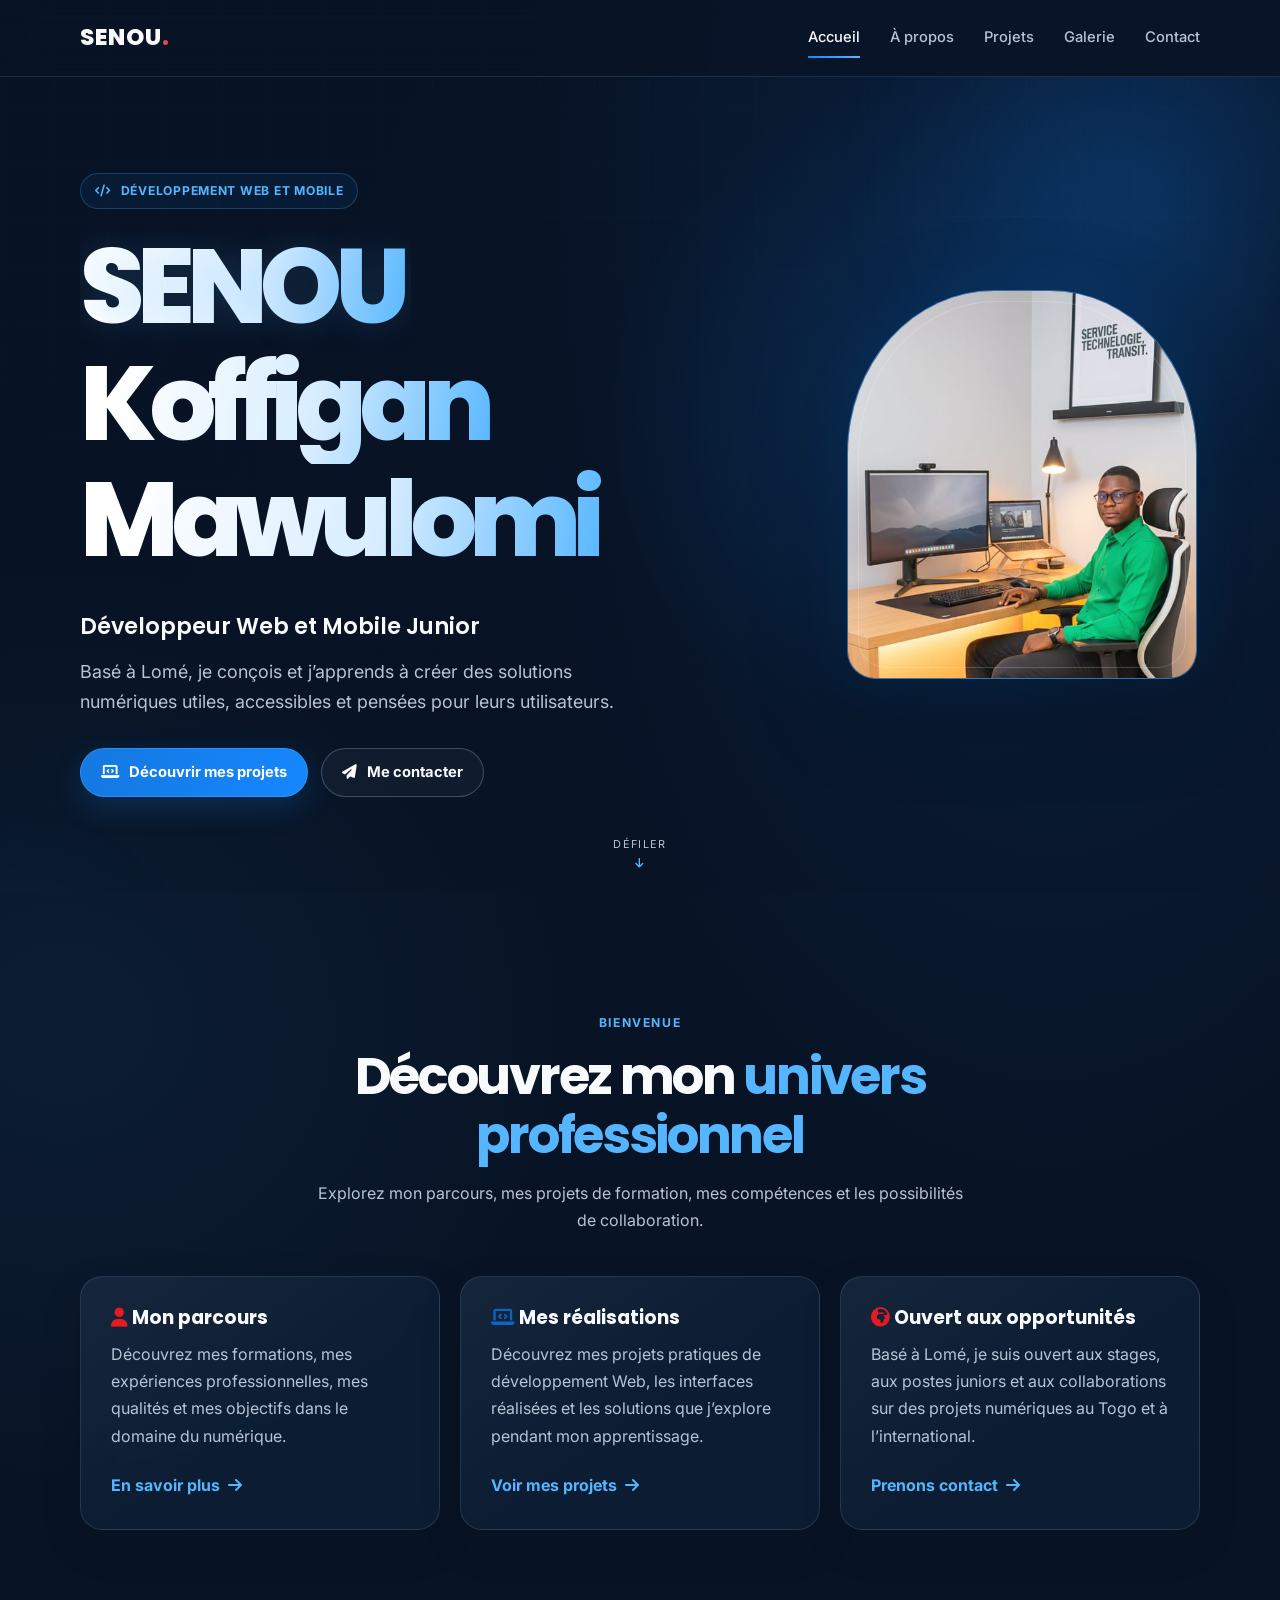
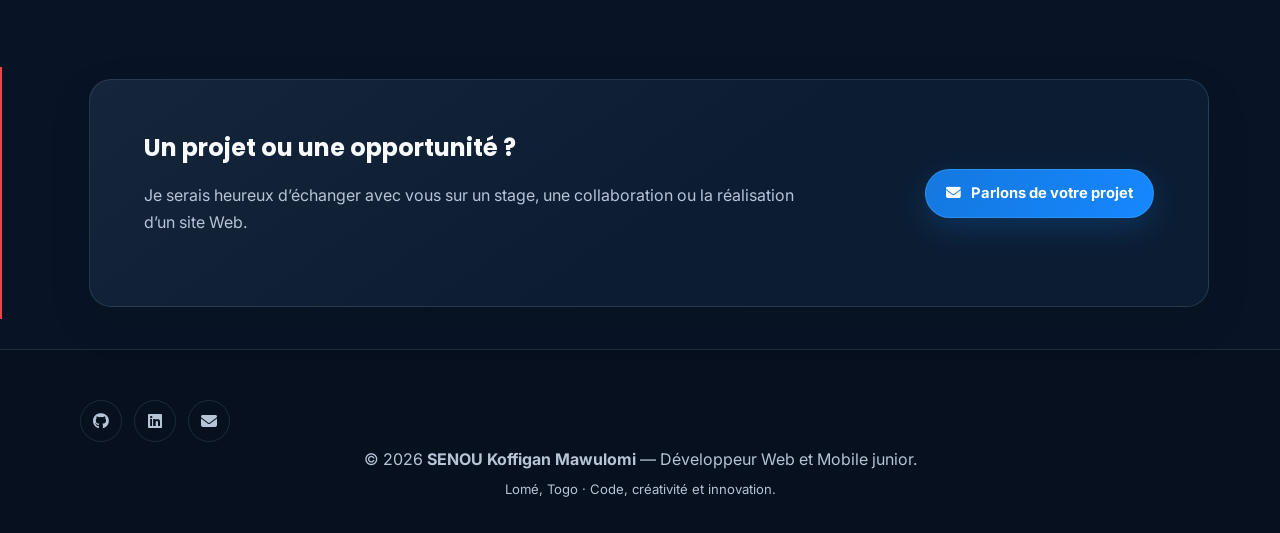
==== index.html @ 4ee0c002 "commit initial" ====
<!DOCTYPE html>
<html lang="fr">
<head>
    <meta charset="UTF-8">
    <meta name="viewport" content="width=device-width, initial-scale=1.0">

    <meta name="description" content="Portfolio de SENOU Koffigan Mawulomi, développeur Web et Mobile junior à Lomé, Togo. Découvrez ses compétences, formations et projets numériques.">

    <meta name="author" content="SENOU Koffigan Mawulomi">
    <meta name="theme-color" content="#081426">

    <title>SENOU Koffigan Mawulomi | Développeur Web et Mobile</title>

    <link rel="preconnect" href="https://fonts.googleapis.com">
    <link rel="preconnect" href="https://fonts.gstatic.com" crossorigin>

    <link href="https://fonts.googleapis.com/css2?family=Inter:wght@400;500;600;700&family=Poppins:wght@400;500;600;700;800&display=swap"
          rel="stylesheet">

    <link rel="stylesheet"
          href="https://cdnjs.cloudflare.com/ajax/libs/font-awesome/6.5.2/css/all.min.css">
    <link rel="stylesheet" href="portfolio.css">
</head>

<body class="home-page">

    <!-- Navigation principale -->
    <header class="site-header">
        <nav class="site-nav container" aria-label="Navigation principale">

            <a class="site-brand" href="index.html" aria-label="Accueil SENOU">
                SENOU<span>.</span>
            </a>

            <button class="menu-toggle"
                    id="menuToggle"
                    type="button"
                    aria-label="Ouvrir le menu"
                    aria-expanded="false"
                    aria-controls="siteNavLinks">
                <i class="fas fa-bars" aria-hidden="true"></i>
            </button>

            <ul class="site-nav-links" id="siteNavLinks">
                <li><a href="index.html" aria-current="page">Accueil</a></li>
                <li><a href="apropos.html">À propos</a></li>
                <li><a href="projets.html">Projets</a></li>
                <li><a href="galerie.html">Galerie</a></li>
                <li><a href="contact.html">Contact</a></li>
            </ul>

        </nav>
    </header>

    <main>

        <!-- Section d'accueil -->
        <section class="hero">
            <div class="hero-bg-glow"></div>
            <div class="hero-bg-glow-left"></div>

            <div class="container hero-content">

                <div class="hero-text">

                    <div class="badge">
                        <i class="fas fa-code" aria-hidden="true"></i>
                        Développement Web et Mobile
                    </div>

                    <h1 class="hero-name" aria-label="SENOU Koffigan Mawulomi">
                        <span class="name-word">SENOU</span>
                        <span class="name-word">Koffigan</span>
                        <span class="name-word">Mawulomi</span>
                    </h1>

                    <p class="hero-role">Développeur Web et Mobile Junior</p>

                    <p class="hero-desc">
                        Basé à Lomé, je conçois et j’apprends à créer des
                        solutions numériques utiles, accessibles et pensées
                        pour leurs utilisateurs.
                    </p>

                    <div class="btn-group">

                        <a href="projets.html" class="btn btn-primary">
                            <i class="fas fa-laptop-code"
                               aria-hidden="true"></i>
                            Découvrir mes projets
                        </a>

                        <a href="contact.html" class="btn btn-outline">
                            <i class="fas fa-paper-plane"
                               aria-hidden="true"></i>
                            Me contacter
                        </a>

                    </div>

                </div>

                <div class="hero-photo">
                    <div class="photo-frame">
                        <img src="image/senou.png.jpeg"
                             alt="Portrait de SENOU Koffigan Mawulomi"
                             width="680"
                             height="850"
                             fetchpriority="high">
                    </div>
                </div>

            </div>
            <a class="scroll-cue" href="#presentation" aria-label="Défiler vers la présentation">
                <span>Défiler</span>
                <i class="fas fa-arrow-down" aria-hidden="true"></i>
            </a>
        </section>

        <!-- Présentation des rubriques -->
        <section class="intro-section" id="presentation">
            <div class="container">

                <div class="section-heading">
                    <span class="eyebrow">Bienvenue</span>

                    <h2>
                        Découvrez mon <span>univers professionnel</span>
                    </h2>

                    <p>
                        Explorez mon parcours, mes projets de formation,
                        mes compétences et les possibilités de
                        collaboration.
                    </p>
                </div>

                <div class="content-grid">

                    <article class="content-card">
                        <h3>
                            <i class="fas fa-user"
                               style="color: #e31b23;"
                               aria-hidden="true"></i>
                            Mon parcours
                        </h3>

                        <p>
                            Découvrez mes formations, mes expériences
                            professionnelles, mes qualités et mes
                            objectifs dans le domaine du numérique.
                        </p>

                        <a class="page-link" href="apropos.html">
                            En savoir plus
                            <i class="fas fa-arrow-right"
                               aria-hidden="true"></i>
                        </a>
                    </article>

                    <article class="content-card">
                        <h3>
                            <i class="fas fa-laptop-code"
                               style="color: #0a66c2;"
                               aria-hidden="true"></i>
                            Mes réalisations
                        </h3>

                        <p>
                            Découvrez mes projets pratiques de
                            développement Web, les interfaces
                            réalisées et les solutions que j’explore
                            pendant mon apprentissage.
                        </p>

                        <a class="page-link" href="projets.html">
                            Voir mes projets
                            <i class="fas fa-arrow-right"
                               aria-hidden="true"></i>
                        </a>
                    </article>

                    <article class="content-card">
                        <h3>
                            <i class="fas fa-globe-africa"
                               style="color: #e31b23;"
                               aria-hidden="true"></i>
                            Ouvert aux opportunités
                        </h3>

                        <p>
                            Basé à Lomé, je suis ouvert aux stages,
                            aux postes juniors et aux collaborations
                            sur des projets numériques au Togo et
                            à l’international.
                        </p>

                        <a class="page-link" href="contact.html">
                            Prenons contact
                            <i class="fas fa-arrow-right"
                               aria-hidden="true"></i>
                        </a>
                    </article>

                </div>
            </div>
        </section>

        <!-- Appel à la collaboration -->
        <section class="availability">
            <div class="container">

                <div class="availability-box">

                    <div>
                        <h2>Un projet ou une opportunité ?</h2>

                        <p>
                            Je serais heureux d’échanger avec vous
                            sur un stage, une collaboration ou la
                            réalisation d’un site Web.
                        </p>
                    </div>

                    <a href="contact.html" class="btn btn-primary">
                        <i class="fas fa-envelope"
                           aria-hidden="true"></i>
                        Parlons de votre projet
                    </a>

                </div>

            </div>
        </section>

    </main>

    <!-- Pied de page -->
    <footer class="site-footer">
        <div class="container">

            <div class="footer-socials">

                <a href="https://github.com/senoumawulomi-pixel"
                   target="_blank"
                   rel="noopener noreferrer"
                   aria-label="Mon profil GitHub">
                    <i class="fab fa-github"
                       aria-hidden="true"></i>
                </a>

                <a href="https://www.linkedin.com/in/mawulomi-senou-1a04922b0/"
                   target="_blank"
                   rel="noopener noreferrer"
                   aria-label="Mon profil LinkedIn">
                    <i class="fab fa-linkedin"
                       aria-hidden="true"></i>
                </a>

                <a href="mailto:senoumawulomi@gmail.com"
                   aria-label="M’envoyer un e-mail">
                    <i class="fas fa-envelope"
                       aria-hidden="true"></i>
                </a>

            </div>

            <p>
                © <span id="currentYear">2026</span>
                <strong>SENOU Koffigan Mawulomi</strong>
                — Développeur Web et Mobile junior.
            </p>

            <p style="margin-top: 5px; font-size: 0.82rem;">
                Lomé, Togo · Code, créativité et innovation.
            </p>

        </div>
    </footer>

    <script src="portfolio.js" defer></script>

</body>
</html>
---- portfolio.css ----
:root {
    color-scheme: dark;
    --bg: #081426;
    --bg-deep: #050d19;
    --surface: rgba(15, 33, 56, 0.76);
    --surface-strong: #10223b;
    --blue: #1687ff;
    --blue-light: #55b6ff;
    --red: #ef4444;
    --white: #f8fafc;
    --muted: #b6c4d6;
    --border: rgba(183, 213, 246, 0.14);
    --page-width: 1120px;
    --radius: 22px;
    --ease: cubic-bezier(0.22, 1, 0.36, 1);
}

* {
    box-sizing: border-box;
}

html {
    scroll-behavior: smooth;
    scroll-padding-top: 96px;
}

body {
    min-width: 320px;
    min-height: 100vh;
    margin: 0;
    overflow-x: hidden;
    background:
        radial-gradient(ellipse at 82% 8%, rgba(22, 135, 255, 0.12), transparent 34rem),
        radial-gradient(ellipse at 5% 48%, rgba(85, 182, 255, 0.06), transparent 32rem),
        var(--bg);
    color: var(--white);
    font-family: "Inter", "Segoe UI", sans-serif;
    font-size: 16px;
    line-height: 1.7;
    text-rendering: optimizeLegibility;
    -webkit-font-smoothing: antialiased;
}

body::before {
    position: fixed;
    z-index: 0;
    inset: 0;
    background-image:
        linear-gradient(rgba(131, 175, 222, 0.025) 1px, transparent 1px),
        linear-gradient(90deg, rgba(131, 175, 222, 0.025) 1px, transparent 1px);
    background-size: 54px 54px;
    content: "";
    pointer-events: none;
    mask-image: linear-gradient(to bottom, black, transparent 82%);
}

body > main,
body > footer {
    position: relative;
    z-index: 1;
}

::selection {
    background: rgba(22, 135, 255, 0.42);
    color: var(--white);
}

a {
    color: inherit;
    text-decoration: none;
    -webkit-tap-highlight-color: transparent;
}

button {
    color: inherit;
    font: inherit;
    -webkit-tap-highlight-color: transparent;
}

img,
video {
    max-width: 100%;
}

img {
    display: block;
}

button:focus-visible,
a:focus-visible {
    outline: 2px solid var(--blue-light);
    outline-offset: 4px;
}

.container {
    width: min(var(--page-width), calc(100% - 48px));
    margin-inline: auto;
}

main > section {
    position: relative;
    padding-block: clamp(72px, 9vw, 116px);
}

h1,
h2,
h3,
p {
    overflow-wrap: anywhere;
}

h1,
h2,
h3 {
    color: var(--white);
    font-family: "Poppins", "Inter", sans-serif;
    line-height: 1.16;
}

h2 span,
h1:not(.hero-name) span {
    color: var(--blue-light);
}

p {
    color: var(--muted);
}

.site-header,
header {
    position: sticky;
    top: 0;
    z-index: 1000;
    border-bottom: 1px solid var(--border);
    background: rgba(8, 20, 38, 0.88);
    backdrop-filter: blur(18px);
    -webkit-backdrop-filter: blur(18px);
}

.site-nav,
header > nav {
    width: min(var(--page-width), calc(100% - 48px));
    min-height: 76px;
    margin-inline: auto;
    display: flex;
    align-items: center;
    justify-content: space-between;
    gap: 24px;
}

.site-brand,
.logo {
    flex-shrink: 0;
    color: var(--white);
    font-family: "Poppins", "Inter", sans-serif;
    font-size: 1.45rem;
    font-weight: 800;
    letter-spacing: 0.04em;
}

.site-brand span,
.logo span {
    color: var(--red);
}

.site-nav-links,
.nav-links {
    display: flex;
    align-items: center;
    gap: clamp(14px, 2.4vw, 30px);
    margin: 0;
    padding: 0;
    list-style: none;
}

.site-nav-links a,
.nav-links a {
    position: relative;
    display: block;
    padding-block: 10px;
    color: var(--muted);
    font-size: 0.92rem;
    font-weight: 500;
    transition: color 180ms ease;
}

.site-nav-links a::after,
.nav-links a::after {
    position: absolute;
    right: 0;
    bottom: 3px;
    left: 0;
    height: 2px;
    transform: scaleX(0);
    transform-origin: left;
    background: linear-gradient(90deg, var(--blue), var(--blue-light));
    content: "";
    transition: transform 220ms var(--ease);
}

.site-nav-links a:hover,
.site-nav-links a[aria-current="page"],
.nav-links a:hover,
.nav-links a.active {
    color: var(--white);
}

.site-nav-links a:hover::after,
.site-nav-links a[aria-current="page"]::after,
.nav-links a:hover::after,
.nav-links a.active::after {
    transform: scaleX(1);
}

.menu-toggle {
    display: none;
    border: 1px solid var(--border);
    border-radius: 12px;
    padding: 9px 13px;
    background: rgba(255, 255, 255, 0.04);
    color: var(--white);
    cursor: pointer;
}

.hero {
    min-height: min(810px, calc(100svh - 76px));
    display: flex;
    align-items: center;
    overflow: hidden;
    isolation: isolate;
    padding-block: clamp(60px, 8vw, 96px);
}

.hero::before {
    position: absolute;
    z-index: -1;
    inset: 0;
    background:
        radial-gradient(circle at 75% 42%, rgba(22, 135, 255, 0.17), transparent 22rem),
        linear-gradient(115deg, rgba(5, 13, 25, 0.1), rgba(8, 20, 38, 0.1));
    content: "";
}

.hero-content,
.hero-grid {
    position: relative;
    z-index: 1;
    display: grid;
    grid-template-columns: minmax(0, 1.3fr) minmax(240px, 0.7fr);
    align-items: center;
    gap: clamp(42px, 8vw, 100px);
}

.home-page .hero-content {
    grid-template-areas: "copy photo";
}

.home-page .hero-text {
    grid-area: copy;
}

.home-page .hero-photo {
    grid-area: photo;
}

.hero-text {
    min-width: 0;
    animation: hero-enter 700ms var(--ease) both;
}

.hero-bg-glow,
.hero-bg-glow-left {
    position: absolute;
    z-index: -1;
    width: min(52vw, 620px);
    aspect-ratio: 1;
    border-radius: 50%;
    background: radial-gradient(circle, rgba(22, 135, 255, 0.18), rgba(22, 135, 255, 0.035) 46%, transparent 70%);
    filter: blur(20px);
    pointer-events: none;
    animation: halo-drift 14s ease-in-out infinite alternate;
}

.hero-bg-glow {
    top: -25%;
    right: -14%;
}

.hero-bg-glow-left {
    bottom: -48%;
    left: -20%;
    width: min(42vw, 480px);
    animation-delay: -7s;
}

.badge,
.eyebrow {
    display: inline-flex;
    align-items: center;
    gap: 10px;
    color: var(--blue-light);
    font-size: 0.76rem;
    font-weight: 700;
    letter-spacing: 0.13em;
    line-height: 1.5;
    text-transform: uppercase;
}

.badge {
    margin-bottom: 22px;
    border: 1px solid rgba(85, 182, 255, 0.24);
    border-radius: 999px;
    padding: 8px 14px;
    background: rgba(22, 135, 255, 0.08);
    letter-spacing: 0.06em;
}

.hero-name {
    max-width: 780px;
    margin: 0;
    color: var(--white);
    font-size: clamp(3rem, 8.2vw, 6.7rem);
    font-weight: 800;
    letter-spacing: -0.075em;
    line-height: 0.98;
}

.home-page .hero-name {
    background: none;
    color: var(--white);
    animation: name-sway 3.6s ease-in-out 1.3s infinite alternate;
}

.name-word {
    display: block;
    width: fit-content;
    max-width: 100%;
    padding: 0.05em 0.08em 0.08em 0;
    background: linear-gradient(100deg, #fff 10%, #d7edff 57%, var(--blue-light));
    background-clip: text;
    color: transparent;
    -webkit-background-clip: text;
    animation: name-reveal 800ms var(--ease) both;
}

.home-page .hero-name .name-word {
    display: block;
    color: transparent;
}

.name-word:first-child {
    text-shadow: 0 0 34px rgba(85, 182, 255, 0.16);
    animation-delay: 100ms;
}

.name-word:nth-child(2) {
    animation-delay: 260ms;
}

.name-word:nth-child(3) {
    animation-delay: 420ms;
}

.hero-role {
    margin: 26px 0 12px;
    color: var(--white);
    font-family: "Poppins", "Inter", sans-serif;
    font-size: clamp(1.05rem, 2vw, 1.4rem);
    font-weight: 600;
}

.hero-desc,
.hero-description {
    max-width: 570px;
    margin: 0 0 30px;
    color: var(--muted);
    font-size: clamp(1rem, 1.4vw, 1.12rem);
}

.btn-group,
.buttons {
    display: flex;
    flex-wrap: wrap;
    align-items: center;
    gap: 13px;
}

.btn {
    min-height: 48px;
    display: inline-flex;
    align-items: center;
    justify-content: center;
    gap: 10px;
    border: 1px solid transparent;
    border-radius: 999px;
    padding: 11px 20px;
    font-size: 0.92rem;
    font-weight: 700;
    transition:
        transform 220ms var(--ease),
        border-color 220ms ease,
        background-color 220ms ease,
        box-shadow 220ms ease,
        color 220ms ease;
}

.btn:hover {
    transform: translateY(-3px);
}

.btn-primary {
    border-color: rgba(85, 182, 255, 0.35);
    background: linear-gradient(110deg, #1478df, #1687ff);
    box-shadow: 0 10px 30px rgba(22, 135, 255, 0.2);
    color: #fff;
}

.btn-primary:hover {
    border-color: rgba(142, 208, 255, 0.8);
    background: linear-gradient(110deg, #1687ff, #359cff);
    box-shadow: 0 14px 36px rgba(22, 135, 255, 0.32);
}

.btn-outline,
.btn-secondary {
    border-color: rgba(169, 205, 241, 0.28);
    background: rgba(255, 255, 255, 0.035);
    color: var(--white);
}

.btn-outline:hover,
.btn-secondary:hover {
    border-color: var(--blue-light);
    background: rgba(22, 135, 255, 0.1);
    box-shadow: 0 8px 25px rgba(22, 135, 255, 0.14);
}

.hero-photo {
    display: flex;
    justify-content: center;
    animation: hero-enter 900ms 180ms var(--ease) both;
}

.photo-frame,
.avatar {
    position: relative;
    width: min(100%, 350px);
    aspect-ratio: 0.9;
    overflow: hidden;
    border: 1px solid rgba(135, 200, 255, 0.4);
    border-radius: 42% 42% 28px 28px;
    background: linear-gradient(145deg, rgba(22, 135, 255, 0.35), rgba(16, 34, 59, 0.85));
    box-shadow: 0 26px 90px rgba(0, 0, 0, 0.35), 0 0 58px rgba(22, 135, 255, 0.16);
}

.photo-frame::after,
.avatar::after {
    position: absolute;
    inset: 10px;
    border: 1px solid rgba(255, 255, 255, 0.18);
    border-radius: inherit;
    content: "";
    pointer-events: none;
}

.photo-frame img {
    width: 100%;
    height: 100%;
    object-fit: cover;
    object-position: center 28%;
}

.scroll-cue {
    position: absolute;
    bottom: 24px;
    left: 50%;
    display: grid;
    justify-items: center;
    gap: 4px;
    color: var(--muted);
    font-size: 0.68rem;
    letter-spacing: 0.12em;
    text-transform: uppercase;
    transform: translateX(-50%);
}

.scroll-cue i {
    color: var(--blue-light);
    animation: scroll-bob 1.5s ease-in-out infinite;
}

.section-heading,
.page-heading {
    max-width: 720px;
    margin: 0 auto 42px;
    text-align: center;
}

.section-heading h2,
.page-heading h1,
.goal-box h2 {
    margin: 12px 0 14px;
    font-size: clamp(2rem, 4vw, 3.25rem);
    letter-spacing: -0.045em;
}

.section-heading p,
.page-heading p {
    max-width: 650px;
    margin: 0 auto;
}

.content-grid,
.values-grid,
.skills-grid,
.interests-grid,
.projects-grid,
.gallery-grid {
    display: grid;
    grid-template-columns: repeat(3, minmax(0, 1fr));
    gap: 20px;
}

.content-card,
.value-card,
.skill-card,
.interest-card,
.timeline-item,
.project-card,
.contact-card,
.glass-card,
.intro-card,
.video-card,
.goal-box,
.availability-box,
.filter-bar {
    border: 1px solid var(--border);
    border-radius: var(--radius);
    background:
        linear-gradient(145deg, rgba(255, 255, 255, 0.035), transparent 55%),
        var(--surface);
    box-shadow: 0 16px 42px rgba(0, 0, 0, 0.13);
    backdrop-filter: blur(14px);
    -webkit-backdrop-filter: blur(14px);
}

.content-card,
.value-card,
.skill-card,
.interest-card,
.timeline-item,
.project-card,
.contact-card {
    transition:
        transform 260ms var(--ease),
        border-color 260ms ease,
        box-shadow 260ms ease;
}

.content-card:hover,
.value-card:hover,
.skill-card:hover,
.interest-card:hover,
.timeline-item:hover,
.project-card:hover,
.contact-card:hover {
    transform: translateY(-5px);
    border-color: rgba(85, 182, 255, 0.5);
    box-shadow: 0 22px 50px rgba(0, 0, 0, 0.22), 0 0 28px rgba(22, 135, 255, 0.08);
}

.content-card,
.value-card,
.skill-card,
.interest-card,
.timeline-item,
.contact-card {
    padding: clamp(21px, 3vw, 30px);
}

.content-card h3,
.value-card h3,
.skill-card h3,
.interest-card h3,
.timeline-item h3,
.contact-card h2 {
    margin: 0 0 12px;
    font-size: 1.18rem;
}

.content-card p,
.value-card p,
.skill-card p,
.interest-card p,
.timeline-item p,
.contact-card p {
    margin-block: 0 12px;
}

.content-card > i,
.value-card > i,
.skill-card > i,
.interest-card > i {
    margin-bottom: 16px;
    color: var(--blue-light);
    font-size: 1.55rem;
}

.page-link {
    display: inline-flex;
    align-items: center;
    gap: 8px;
    margin-top: 10px;
    color: var(--blue-light);
    font-weight: 700;
}

.page-link i {
    transition: transform 180ms ease;
}

.page-link:hover i {
    transform: translateX(4px);
}

.availability-box,
.goal-box {
    display: flex;
    align-items: center;
    justify-content: space-between;
    gap: 30px;
    padding: clamp(26px, 5vw, 54px);
}

.availability-box h2,
.goal-box h2 {
    margin-top: 0;
}

.availability-box p,
.goal-box p {
    max-width: 660px;
}

.about-page .hero {
    min-height: initial;
}

.about-page .hero-grid {
    grid-template-columns: minmax(220px, 0.75fr) minmax(0, 1.25fr);
}

.about-page .profile {
    text-align: center;
}

.about-page .avatar {
    width: min(100%, 280px);
    margin: 0 auto 22px;
    display: grid;
    place-items: center;
    border-radius: 50%;
    color: var(--white);
    font-family: "Poppins", sans-serif;
    font-size: 5rem;
    font-weight: 800;
}

.about-page .profile h2 {
    margin: 0 0 10px;
    font-size: clamp(1.35rem, 2vw, 1.8rem);
}

.about-page .content-section,
.projects-page .projects-section,
.contact-page .contact-section,
.gallery-page .gallery-section {
    padding-block: clamp(58px, 8vw, 96px);
}

.about-page .glass-card,
.projects-page .intro-card,
.projects-page .video-card {
    padding: clamp(24px, 4vw, 42px);
}

.about-page .glass-card p:last-child {
    margin-bottom: 0;
}

.skills-grid {
    grid-template-columns: repeat(4, minmax(0, 1fr));
}

.skill-card h3 {
    margin-bottom: 6px;
}

.notice {
    margin-top: 20px;
    font-size: 0.9rem;
}

.timeline {
    display: grid;
    grid-template-columns: repeat(2, minmax(0, 1fr));
    gap: 18px;
}

.timeline-item {
    position: relative;
    padding-left: 28px;
}

.timeline-item::before {
    position: absolute;
    top: 30px;
    left: 0;
    width: 3px;
    height: calc(100% - 60px);
    border-radius: 3px;
    background: linear-gradient(var(--blue), rgba(22, 135, 255, 0.08));
    content: "";
}

.timeline-item .date,
.project-category,
.project-status,
.tech-tag {
    color: var(--blue-light);
    font-size: 0.78rem;
    font-weight: 700;
}

.timeline-item .date {
    display: inline-block;
    margin-bottom: 12px;
    letter-spacing: 0.05em;
    text-transform: uppercase;
}

.values-grid,
.interests-grid {
    margin-top: 22px;
}

.projects-page .page-heading {
    padding-block: clamp(70px, 10vw, 120px) 25px;
}

.projects-page .intro {
    padding-block: 20px 36px;
}

.projects-page .intro-card {
    color: var(--muted);
    line-height: 1.8;
}

.filter-bar {
    display: flex;
    flex-wrap: wrap;
    gap: 10px;
    margin-bottom: 26px;
    padding: 12px;
}

.filter-btn {
    border: 1px solid transparent;
    border-radius: 999px;
    padding: 10px 16px;
    background: transparent;
    color: var(--muted);
    cursor: pointer;
    transition: color 180ms ease, background 180ms ease, border-color 180ms ease;
}

.filter-btn:hover,
.filter-btn.active {
    border-color: rgba(85, 182, 255, 0.35);
    background: rgba(22, 135, 255, 0.13);
    color: var(--white);
}

.filter-message {
    min-height: 1.5em;
    margin: 10px 2px 20px;
    color: var(--muted);
    font-size: 0.9rem;
}

.projects-grid {
    grid-template-columns: repeat(2, minmax(0, 1fr));
    align-items: stretch;
}

.project-card {
    overflow: hidden;
    background-color: var(--surface);
}

.project-visual,
.project-img {
    min-height: 175px;
    display: grid;
    place-items: center;
    overflow: hidden;
    background:
        radial-gradient(circle at 50% 70%, rgba(22, 135, 255, 0.2), transparent 60%),
        linear-gradient(145deg, rgba(22, 135, 255, 0.12), rgba(7, 17, 31, 0.8));
    color: var(--blue-light);
    font-size: 3.4rem;
}

.project-visual i,
.project-img i {
    transition: transform 320ms var(--ease), color 220ms ease;
}

.project-card:hover .project-visual i,
.project-card:hover .project-img i {
    transform: scale(1.1);
    color: var(--white);
}

.project-info {
    padding: clamp(20px, 3vw, 28px);
}

.project-info h2 {
    margin: 10px 0;
    font-size: 1.35rem;
}

.project-info p {
    margin: 0 0 16px;
}

.tech-tags {
    display: flex;
    flex-wrap: wrap;
    gap: 8px;
    margin-block: 15px;
}

.tech-tag {
    border: 1px solid rgba(85, 182, 255, 0.18);
    border-radius: 999px;
    padding: 5px 10px;
    background: rgba(22, 135, 255, 0.08);
}

.project-status {
    display: flex;
    align-items: center;
    gap: 8px;
    margin-top: 16px;
    color: var(--muted);
    font-weight: 500;
}

.video-card {
    text-align: center;
}

.video-wrapper {
    width: min(100%, 820px);
    margin: 26px auto 0;
    overflow: hidden;
    border: 1px solid var(--border);
    border-radius: 18px;
    background: #02060c;
}

.video-wrapper video {
    width: 100%;
    max-height: 70vh;
    display: block;
}

.video-note {
    margin-top: 16px;
    font-size: 0.86rem;
}

.gallery-page .page-heading,
.contact-page .page-heading {
    padding-block: clamp(64px, 9vw, 105px) 24px;
}

.gallery-intro {
    display: flex;
    align-items: baseline;
    justify-content: space-between;
    gap: 18px;
    margin-bottom: 24px;
}

.gallery-intro h2 {
    margin: 0;
    font-size: clamp(1.5rem, 3vw, 2rem);
}

.gallery-intro p {
    margin: 0;
}

.gallery-grid {
    grid-template-columns: repeat(3, minmax(0, 1fr));
}

.gallery-item {
    position: relative;
    min-width: 0;
    overflow: hidden;
    border: 1px solid var(--border);
    border-radius: 18px;
    padding: 0;
    background: var(--surface-strong);
    cursor: zoom-in;
    text-align: left;
    transition: transform 260ms var(--ease), border-color 220ms ease, box-shadow 220ms ease;
}

.gallery-item:hover {
    transform: translateY(-4px);
    border-color: rgba(85, 182, 255, 0.62);
    box-shadow: 0 18px 42px rgba(0, 0, 0, 0.28), 0 0 26px rgba(22, 135, 255, 0.12);
}

.gallery-image,
.gallery-item img {
    width: 100%;
    aspect-ratio: 4 / 5;
    height: auto;
    object-fit: cover;
    object-position: center 35%;
    transition: transform 500ms var(--ease);
}

.gallery-item--conference img {
    object-position: center 26%;
}

.gallery-item--computer img {
    object-position: 66% 30%;
}

.gallery-item--training img {
    object-position: 18% 32%;
}

.gallery-item--workspace img {
    object-position: 84% 38%;
}

.gallery-item--office img {
    object-position: 22% 30%;
}

.gallery-item--music img {
    object-position: 78% 55%;
}

.gallery-item:hover .gallery-image,
.gallery-item:hover img {
    transform: scale(1.035);
}

.gallery-caption {
    display: flex;
    align-items: center;
    justify-content: space-between;
    gap: 10px;
    padding: 14px 16px;
    background: rgba(7, 17, 31, 0.88);
    color: var(--white);
    font-weight: 600;
}

.gallery-caption i {
    color: var(--blue-light);
}

.full-photo-modal {
    position: fixed;
    z-index: 2000;
    inset: 0;
    display: none;
    align-items: center;
    justify-content: center;
    padding: 24px;
    background: rgba(2, 8, 16, 0.94);
    backdrop-filter: blur(12px);
}

.full-photo-modal.active {
    display: flex;
}

.modal-content {
    max-width: min(90vw, 1100px);
    max-height: 84vh;
    border: 1px solid rgba(85, 182, 255, 0.45);
    border-radius: 18px;
    object-fit: contain;
    box-shadow: 0 24px 90px rgba(0, 0, 0, 0.55);
}

.close-modal {
    position: absolute;
    top: 20px;
    right: 22px;
    width: 48px;
    height: 48px;
    display: grid;
    place-items: center;
    border: 1px solid var(--border);
    border-radius: 50%;
    background: rgba(16, 34, 59, 0.9);
    color: var(--white);
    cursor: pointer;
}

.contact-layout {
    display: grid;
    grid-template-columns: repeat(2, minmax(0, 1fr));
    gap: 20px;
}

.contact-card h2 {
    margin-top: 0;
}

.contact-method {
    display: flex;
    align-items: flex-start;
    gap: 14px;
    margin-top: 22px;
}

.contact-icon {
    flex: 0 0 44px;
    width: 44px;
    height: 44px;
    display: grid;
    place-items: center;
    border: 1px solid rgba(85, 182, 255, 0.25);
    border-radius: 14px;
    background: rgba(22, 135, 255, 0.1);
    color: var(--blue-light);
}

.contact-method h3 {
    margin: 0 0 4px;
    font-size: 1rem;
}

.contact-method p,
.contact-method a {
    margin: 0;
    overflow-wrap: anywhere;
}

.contact-method a:hover {
    color: var(--blue-light);
}

.availability {
    display: flex;
    gap: 12px;
    margin-top: 22px;
    border-left: 2px solid var(--red);
    padding: 12px 0 12px 15px;
}

.availability > i {
    margin-top: 4px;
    color: var(--blue-light);
}

.contact-actions {
    margin-top: 22px;
}

.social-links,
.footer-socials {
    display: flex;
    align-items: center;
    gap: 12px;
    margin-top: 22px;
}

.social-link,
.footer-socials a,
.social-links a {
    width: 42px;
    height: 42px;
    display: grid;
    place-items: center;
    border: 1px solid var(--border);
    border-radius: 50%;
    color: var(--muted);
    transition: transform 180ms ease, border-color 180ms ease, color 180ms ease, background 180ms ease;
}

.social-link:hover,
.footer-socials a:hover,
.social-links a:hover {
    transform: translateY(-3px);
    border-color: var(--blue-light);
    background: rgba(22, 135, 255, 0.12);
    color: var(--white);
}

.social-note {
    font-size: 0.82rem;
}

footer,
.site-footer {
    margin-top: 30px;
    border-top: 1px solid var(--border);
    padding: 28px 24px;
    background: rgba(5, 13, 25, 0.5);
    color: var(--muted);
    text-align: center;
}

footer p {
    margin: 4px 0;
}

[hidden] {
    display: none !important;
}

.js-motion [data-reveal] {
    opacity: 0;
    transform: translateY(22px);
    transition: opacity 650ms var(--ease), transform 650ms var(--ease);
    transition-delay: var(--reveal-delay, 0ms);
}

.js-motion [data-reveal].is-visible {
    opacity: 1;
    transform: translateY(0);
}

@keyframes name-reveal {
    from {
        opacity: 0;
        clip-path: inset(0 0 100% 0);
        transform: translateY(0.32em);
        filter: blur(8px);
    }

    to {
        opacity: 1;
        clip-path: inset(0 0 0 0);
        transform: translateY(0);
        filter: blur(0);
    }
}

@keyframes name-sway {
    from {
        transform: translateX(-7px);
    }

    to {
        transform: translateX(7px);
    }
}

@keyframes hero-enter {
    from {
        opacity: 0;
        transform: translateY(18px);
    }

    to {
        opacity: 1;
        transform: translateY(0);
    }
}

@keyframes halo-drift {
    from {
        transform: translate3d(-12px, 6px, 0) scale(0.96);
    }

    to {
        transform: translate3d(16px, -12px, 0) scale(1.04);
    }
}

@keyframes scroll-bob {
    0%,
    100% {
        transform: translateY(0);
    }

    50% {
        transform: translateY(5px);
    }
}

@media (max-width: 900px) {
    .content-grid,
    .values-grid,
    .interests-grid {
        grid-template-columns: repeat(2, minmax(0, 1fr));
    }

    .skills-grid {
        grid-template-columns: repeat(3, minmax(0, 1fr));
    }

    .gallery-grid {
        grid-template-columns: repeat(2, minmax(0, 1fr));
    }

    .hero-content {
        gap: 42px;
    }

    .photo-frame {
        width: min(100%, 290px);
    }
}

@media (max-width: 700px) {
    .container,
    .site-nav,
    header > nav {
        width: min(var(--page-width), calc(100% - 36px));
    }

    .site-nav,
    header > nav {
        min-height: 68px;
        flex-wrap: wrap;
        gap: 0 16px;
        padding-block: 10px;
    }

    .site-brand,
    .logo {
        font-size: 1.3rem;
    }

    .menu-toggle {
        display: inline-flex;
        align-items: center;
        gap: 9px;
    }

    .site-nav-links,
    .nav-links {
        width: 100%;
        display: none;
        align-items: stretch;
        flex-direction: column;
        gap: 0;
        padding: 8px 0 12px;
    }

    .site-nav-links.open,
    .nav-links.open {
        display: flex;
    }

    .site-nav-links a,
    .nav-links a {
        padding: 10px 2px;
    }

    main > section {
        padding-block: 68px;
    }

    .hero {
        min-height: auto;
        padding-block: 58px 78px;
    }

    .hero-content,
    .hero-grid,
    .about-page .hero-grid {
        grid-template-columns: minmax(0, 1fr);
        gap: 34px;
        text-align: center;
    }

    .hero-content {
        display: flex;
        flex-direction: column-reverse;
    }

    .home-page .hero-content {
        display: grid;
        grid-template-columns: minmax(0, 1fr);
        grid-template-areas:
            "photo"
            "copy";
    }

    .hero-text {
        width: 100%;
    }

    .hero-name {
        margin-inline: auto;
        font-size: clamp(2.85rem, 13vw, 5rem);
        letter-spacing: -0.07em;
        line-height: 1;
    }

    .name-word {
        margin-inline: auto;
    }

    .hero-desc,
    .hero-description {
        margin-inline: auto;
    }

    .btn-group,
    .buttons {
        justify-content: center;
    }

    .hero-photo {
        width: 100%;
    }

    .photo-frame {
        width: min(62vw, 250px);
    }

    .home-page .photo-frame {
        width: clamp(150px, 42vw, 190px);
        aspect-ratio: 1;
        border-radius: 50%;
    }

    .scroll-cue {
        bottom: 15px;
    }

    .content-grid,
    .values-grid,
    .skills-grid,
    .interests-grid,
    .projects-grid,
    .gallery-grid,
    .timeline,
    .contact-layout {
        grid-template-columns: minmax(0, 1fr);
    }

    .availability-box,
    .goal-box {
        align-items: flex-start;
        flex-direction: column;
    }

    .gallery-intro {
        align-items: flex-start;
        flex-direction: column;
    }
}

@media (max-width: 420px) {
    .container,
    .site-nav,
    header > nav {
        width: calc(100% - 28px);
    }

    .hero-name {
        font-size: clamp(2.55rem, 12.5vw, 3.25rem);
    }

    .btn-group,
    .buttons {
        align-items: stretch;
        flex-direction: column;
    }

    .btn {
        width: 100%;
    }
}

@media (prefers-reduced-motion: reduce) {
    *,
    *::before,
    *::after {
        scroll-behavior: auto !important;
        animation-duration: 0.01ms !important;
        animation-iteration-count: 1 !important;
        transition-duration: 0.01ms !important;
    }

    .js-motion [data-reveal] {
        opacity: 1;
        transform: none;
    }
}
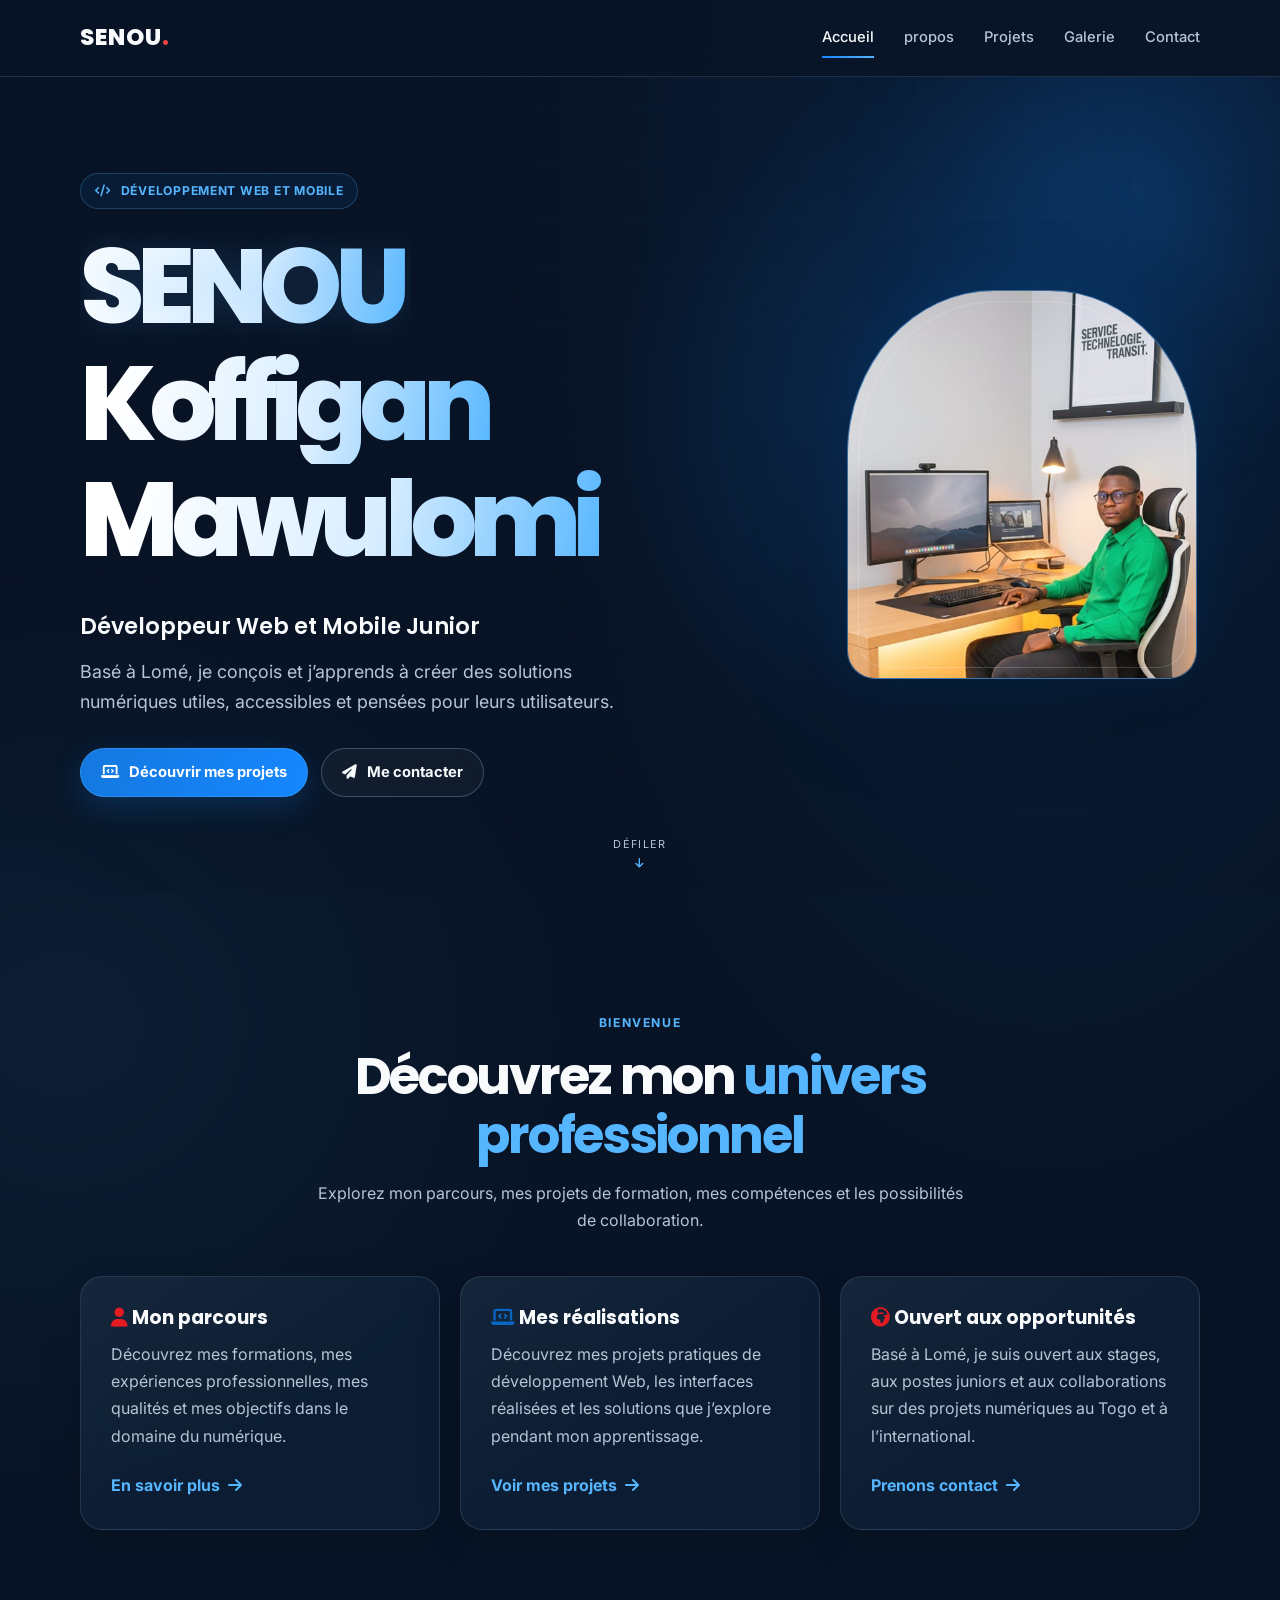
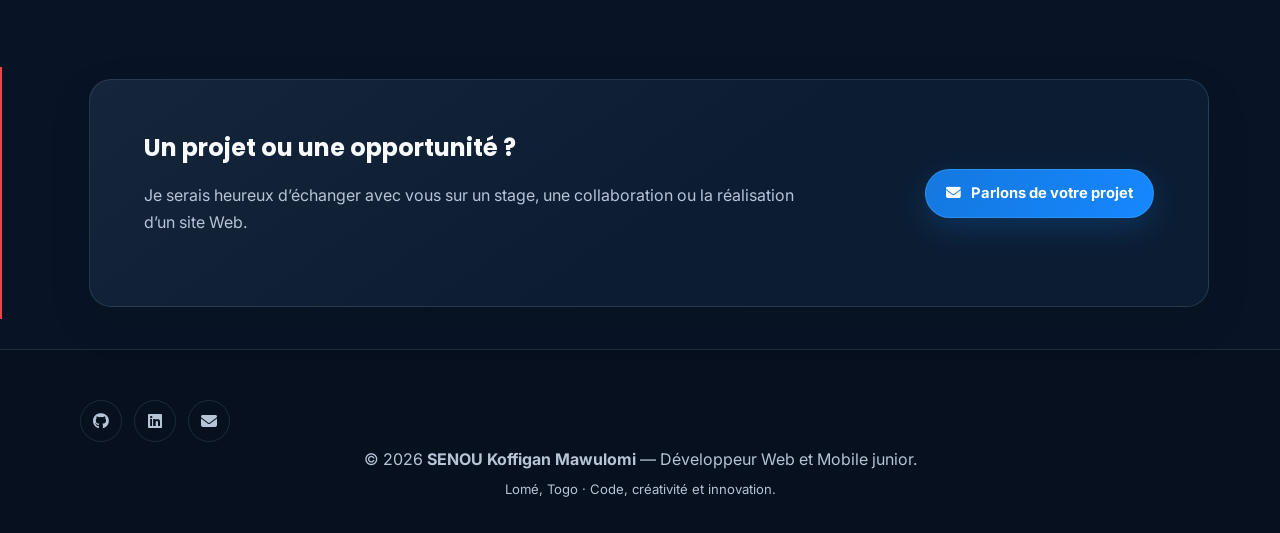
==== commit ebfa96a5: "modification du nom de la page à propos" ====
--- a/index.html
+++ b/index.html
@@ -44,7 +44,7 @@
 
             <ul class="site-nav-links" id="siteNavLinks">
                 <li><a href="index.html" aria-current="page">Accueil</a></li>
-                <li><a href="apropos.html">À propos</a></li>
+                <li><a href="propos.html">propos</a></li>
                 <li><a href="projets.html">Projets</a></li>
                 <li><a href="galerie.html">Galerie</a></li>
                 <li><a href="contact.html">Contact</a></li>
@@ -152,7 +152,7 @@
                             objectifs dans le domaine du numérique.
                         </p>
 
-                        <a class="page-link" href="apropos.html">
+                        <a class="page-link" href="propos.html">
                             En savoir plus
                             <i class="fas fa-arrow-right"
                                aria-hidden="true"></i>
